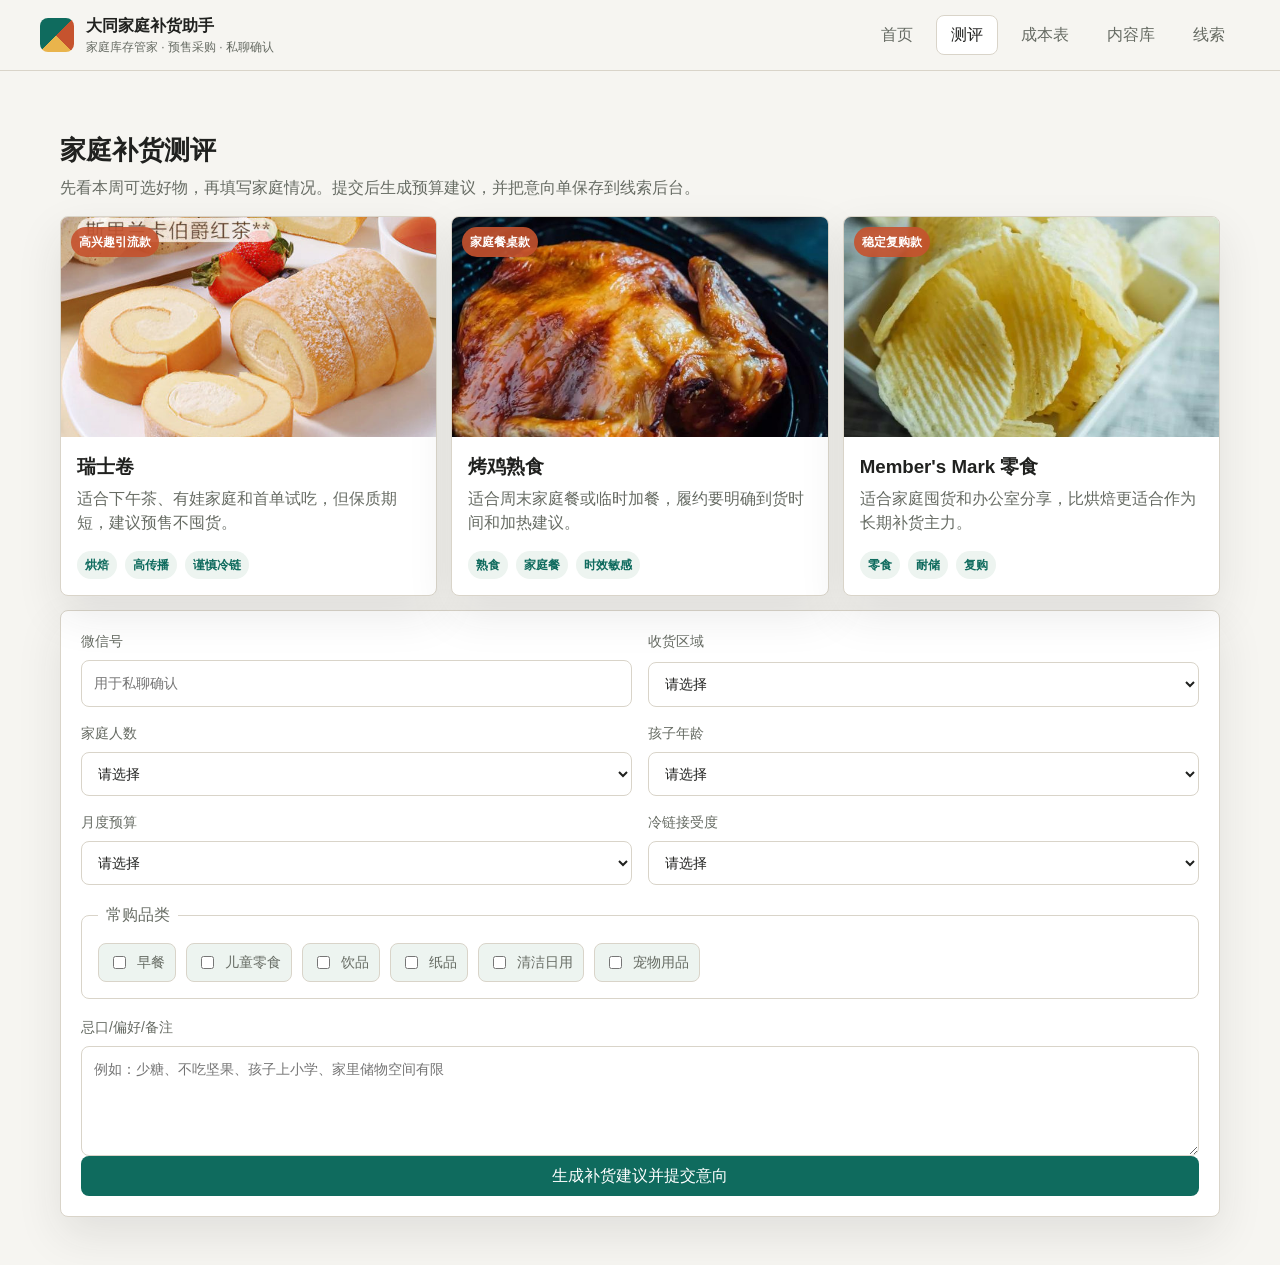
==== index.html @ 357f7004 "Publish family supply review H5" ====
<!doctype html>
<html lang="zh-CN">
  <head>
    <meta charset="UTF-8" />
    <meta name="viewport" content="width=device-width, initial-scale=1.0" />
    <title>大同家庭补货助手</title>
    <link rel="stylesheet" href="./styles.css" />
  </head>
  <body>
    <header class="topbar">
      <div class="brand">
        <span class="brand-mark" aria-hidden="true"></span>
        <div>
          <strong>大同家庭补货助手</strong>
          <small>家庭库存管家 · 预售采购 · 私聊确认</small>
        </div>
      </div>
      <nav class="nav" aria-label="主导航">
        <button class="nav-btn" data-view="home">首页</button>
        <button class="nav-btn active" data-view="assessment">测评</button>
        <button class="nav-btn" data-view="pricing">成本表</button>
        <button class="nav-btn" data-view="content">内容库</button>
        <button class="nav-btn" data-view="admin">线索</button>
      </nav>
    </header>

    <main>
      <section id="home" class="view">
        <div class="hero">
          <div class="hero-copy">
            <span class="eyebrow">大同家庭囤货测评</span>
            <h1>先看本周好物，再生成你的补货清单</h1>
            <p>
              瑞士卷、烤鸡、零食饮品和家庭日用按预算组合。不是普通代购清单，而是帮你少买错、少浪费。
            </p>
            <div class="actions">
              <button class="primary" data-go="assessment">开始家庭测评</button>
              <button class="secondary" data-go="content">查看线上获客素材</button>
            </div>
          </div>
          <div class="hero-panel product-wall" aria-label="本周商品预览">
            <figure class="feature-product large">
              <img src="./assets/swiss-roll.jpg" alt="山姆瑞士卷商品图" />
              <figcaption>
                <strong>瑞士卷</strong>
                <span>下午茶/有娃家庭高传播款</span>
              </figcaption>
            </figure>
            <div class="product-stack">
              <figure class="feature-product">
                <img src="./assets/rotisserie-chicken.jpg" alt="山姆烤鸡商品图" />
                <figcaption>
                  <strong>烤鸡熟食</strong>
                  <span>家庭餐桌引流款</span>
                </figcaption>
              </figure>
              <figure class="feature-product">
                <img src="./assets/membermark-chips.jpg" alt="Member's Mark 零食商品图" />
                <figcaption>
                  <strong>MM 零食</strong>
                  <span>办公室/家庭囤货款</span>
                </figcaption>
              </figure>
            </div>
          </div>
        </div>

        <div class="section-head">
          <h2>先用商品激发兴趣</h2>
          <p>页面要让用户感到“这周真的有东西值得买”，测评只是把购买欲变成可成交线索。</p>
        </div>
        <div id="homeProducts" class="product-grid"></div>

        <div class="section-head">
          <h2>首版只验证这条链路</h2>
          <p>内容平台引流，小程序测评筛选，私聊确认成交，固定采购日履约。</p>
        </div>
        <div class="flow">
          <article>
            <span>01</span>
            <h3>内容搜索</h3>
            <p>小红书/抖音发布大同家庭囤货、预算清单、避坑内容。</p>
          </article>
          <article>
            <span>02</span>
            <h3>测评筛选</h3>
            <p>用户填写家庭人数、孩子年龄、预算、忌口和收货区域。</p>
          </article>
          <article>
            <span>03</span>
            <h3>私聊确认</h3>
            <p>按推荐套餐沟通替换品、冷链风险和固定到货时间。</p>
          </article>
          <article>
            <span>04</span>
            <h3>复购提醒</h3>
            <p>沉淀家庭档案，下月按历史清单提醒补货。</p>
          </article>
        </div>

        <div class="packages">
          <article>
            <small>试单</small>
            <h3>99 元试补货</h3>
            <p>5-8 件高复购商品，用来降低首次尝试门槛。</p>
          </article>
          <article>
            <small>主力</small>
            <h3>399/699/999 元补货包</h3>
            <p>按真实采购价和履约成本配货，不让用户逐个 SKU 比价。</p>
          </article>
          <article>
            <small>复购</small>
            <h3>月度补货会员</h3>
            <p>每月一次专属清单、采购提醒和缺货替换优先权。</p>
          </article>
        </div>
      </section>

      <section id="assessment" class="view active-view">
        <div class="section-head">
          <h2>家庭补货测评</h2>
          <p>先看本周可选好物，再填写家庭情况。提交后生成预算建议，并把意向单保存到线索后台。</p>
        </div>
        <div id="assessmentProducts" class="product-grid compact"></div>
        <form id="assessmentForm" class="form-shell">
          <div class="form-grid">
            <label>
              微信号
              <input name="wechat" type="text" placeholder="用于私聊确认" required />
            </label>
            <label>
              收货区域
              <select name="area" required>
                <option value="">请选择</option>
                <option>平城区</option>
                <option>云冈区</option>
                <option>云州区</option>
                <option>新荣区</option>
                <option>其他大同区域</option>
              </select>
            </label>
            <label>
              家庭人数
              <select name="familySize" required>
                <option value="">请选择</option>
                <option value="2">2 人</option>
                <option value="3">3 人</option>
                <option value="4">4 人</option>
                <option value="5">5 人及以上</option>
              </select>
            </label>
            <label>
              孩子年龄
              <select name="childAge" required>
                <option value="">请选择</option>
                <option>暂无孩子</option>
                <option>0-3 岁</option>
                <option>4-6 岁</option>
                <option>7-12 岁</option>
                <option>13 岁以上</option>
              </select>
            </label>
            <label>
              月度预算
              <select name="budget" required>
                <option value="">请选择</option>
                <option value="399">399 元起轻补货</option>
                <option value="699">699 元起家庭囤货</option>
                <option value="999">999 元起省心补货</option>
                <option value="custom">需要单独报价</option>
              </select>
            </label>
            <label>
              冷链接受度
              <select name="coldChain" required>
                <option value="">请选择</option>
                <option>先不做冷链</option>
                <option>少量冷藏可接受</option>
                <option>冷冻冷藏都可以</option>
              </select>
            </label>
          </div>

          <fieldset>
            <legend>常购品类</legend>
            <div class="chips">
              <label><input type="checkbox" name="categories" value="早餐" />早餐</label>
              <label><input type="checkbox" name="categories" value="儿童零食" />儿童零食</label>
              <label><input type="checkbox" name="categories" value="饮品" />饮品</label>
              <label><input type="checkbox" name="categories" value="纸品" />纸品</label>
              <label><input type="checkbox" name="categories" value="清洁日用" />清洁日用</label>
              <label><input type="checkbox" name="categories" value="宠物用品" />宠物用品</label>
            </div>
          </fieldset>

          <label>
            忌口/偏好/备注
            <textarea name="notes" rows="4" placeholder="例如：少糖、不吃坚果、孩子上小学、家里储物空间有限"></textarea>
          </label>

          <button class="primary full" type="submit">生成补货建议并提交意向</button>
        </form>

        <div id="result" class="result hidden" aria-live="polite"></div>
      </section>

      <section id="content" class="view">
        <div class="section-head">
          <h2>线上内容素材库</h2>
          <p>围绕搜索词做决策型内容，不和普通代购比低价。</p>
        </div>
        <div id="contentGrid" class="content-grid"></div>
      </section>

      <section id="pricing" class="view">
        <div class="section-head">
          <h2>真实落地成本表</h2>
          <p>先录真实采购价和履约成本，再让系统按预算自动组合。公开参考价只用于试算，正式报价前必须改成实际采购价。</p>
        </div>

        <form id="costForm" class="form-shell">
          <div class="form-grid">
            <label>
              采购城市
              <input name="city" type="text" placeholder="北京/天津/太原" />
            </label>
            <label>
              单单物流摊销
              <input name="logisticsPerOrder" type="number" min="0" step="1" />
            </label>
            <label>
              服务费率
              <input name="serviceRate" type="number" min="0" max="1" step="0.01" />
            </label>
            <label>
              损耗/售后预留
              <input name="lossRate" type="number" min="0" max="1" step="0.01" />
            </label>
            <label>
              冷链包装费
              <input name="coldPackFee" type="number" min="0" step="1" />
            </label>
            <label>
              缺货替换预留
              <input name="reserveRate" type="number" min="0" max="1" step="0.01" />
            </label>
          </div>
          <button class="primary full" type="submit">保存成本参数</button>
        </form>

        <div class="section-head">
          <h2>SKU 采购价</h2>
          <p>把价格改成当天山姆 App/门店实付价。只有启用的 SKU 会进入测评推荐。</p>
        </div>
        <div class="table-actions">
          <button class="secondary" id="addSku" type="button">新增 SKU</button>
          <button class="secondary" id="exportSkuCsv" type="button">导出 SKU CSV</button>
          <button class="danger" id="resetSku" type="button">恢复参考价</button>
        </div>
        <div class="sku-table-wrap">
          <table class="sku-table">
            <thead>
              <tr>
                <th>启用</th>
                <th>商品</th>
                <th>品类</th>
                <th>采购价</th>
                <th>风险</th>
                <th>来源备注</th>
                <th>操作</th>
              </tr>
            </thead>
            <tbody id="skuRows"></tbody>
          </table>
        </div>
      </section>

      <section id="admin" class="view">
        <div class="section-head">
          <h2>线索后台</h2>
          <p>演示版数据保存在当前浏览器本地。迁移小程序后可接云开发数据库。</p>
        </div>
        <div class="admin-tools">
          <select id="statusFilter" aria-label="状态筛选">
            <option value="all">全部线索</option>
            <option value="new">新线索</option>
            <option value="contacted">已联系</option>
            <option value="won">已成交</option>
          </select>
          <button class="secondary" id="exportCsv">导出 CSV</button>
          <button class="danger" id="clearLeads">清空演示数据</button>
        </div>
        <div id="leadList" class="lead-list"></div>
      </section>
    </main>

    <script src="./app.js"></script>
  </body>
</html>
---- styles.css ----
:root {
  --bg: #f6f5f1;
  --ink: #20211f;
  --muted: #666b63;
  --line: #d9d4c9;
  --panel: #ffffff;
  --accent: #0f6b5e;
  --accent-2: #c6532e;
  --accent-3: #e9b44c;
  --soft: #edf4f0;
  --shadow: 0 18px 45px rgba(37, 38, 35, 0.1);
}

* {
  box-sizing: border-box;
}

body {
  margin: 0;
  color: var(--ink);
  background: var(--bg);
  font-family: -apple-system, BlinkMacSystemFont, "Segoe UI", sans-serif;
  line-height: 1.5;
}

button,
input,
select,
textarea {
  font: inherit;
}

button {
  cursor: pointer;
}

.topbar {
  position: sticky;
  top: 0;
  z-index: 20;
  display: flex;
  align-items: center;
  justify-content: space-between;
  gap: 16px;
  padding: 14px clamp(16px, 4vw, 40px);
  background: rgba(246, 245, 241, 0.94);
  border-bottom: 1px solid var(--line);
  backdrop-filter: blur(14px);
}

.brand {
  display: flex;
  align-items: center;
  gap: 12px;
  min-width: 220px;
}

.brand-mark {
  width: 34px;
  height: 34px;
  border-radius: 8px;
  background:
    linear-gradient(135deg, var(--accent) 0 50%, transparent 50%),
    linear-gradient(45deg, var(--accent-3) 0 48%, var(--accent-2) 48%);
}

.brand strong,
.brand small {
  display: block;
}

.brand small {
  color: var(--muted);
  font-size: 12px;
}

.nav {
  display: flex;
  gap: 8px;
  overflow-x: auto;
}

.nav-btn,
.secondary,
.primary,
.danger {
  min-height: 40px;
  border-radius: 8px;
  border: 1px solid transparent;
  padding: 0 14px;
}

.nav-btn {
  background: transparent;
  color: var(--muted);
}

.nav-btn.active {
  color: var(--ink);
  background: var(--panel);
  border-color: var(--line);
}

main {
  width: min(1160px, calc(100% - 32px));
  margin: 0 auto;
  padding: 24px 0 48px;
}

.view {
  display: none;
}

.active-view {
  display: block;
}

.hero {
  display: grid;
  grid-template-columns: minmax(0, 1.2fr) minmax(320px, 0.8fr);
  gap: 22px;
  align-items: stretch;
  min-height: 430px;
}

.hero-copy {
  display: flex;
  flex-direction: column;
  justify-content: center;
  padding: clamp(28px, 5vw, 64px);
  background:
    radial-gradient(circle at 16% 18%, rgba(233, 180, 76, 0.28), transparent 28%),
    linear-gradient(120deg, rgba(15, 107, 94, 0.96), rgba(32, 33, 31, 0.9));
  color: #fff;
  border-radius: 8px;
  overflow: hidden;
}

.eyebrow {
  width: fit-content;
  padding: 6px 10px;
  border: 1px solid rgba(255, 255, 255, 0.32);
  border-radius: 999px;
  font-size: 13px;
}

h1,
h2,
h3,
p {
  margin-top: 0;
}

h1 {
  max-width: 680px;
  margin-bottom: 16px;
  font-size: clamp(36px, 6vw, 68px);
  line-height: 1.02;
  letter-spacing: 0;
}

.hero-copy p {
  max-width: 560px;
  color: rgba(255, 255, 255, 0.84);
  font-size: 18px;
}

.actions {
  display: flex;
  flex-wrap: wrap;
  gap: 12px;
  margin-top: 16px;
}

.primary {
  color: #fff;
  background: var(--accent);
}

.secondary {
  color: var(--ink);
  background: var(--panel);
  border-color: var(--line);
}

.danger {
  color: #fff;
  background: var(--accent-2);
}

.full {
  width: 100%;
}

.hero-panel,
.flow article,
.packages article,
.form-shell,
.result,
.content-card,
.lead-card {
  background: var(--panel);
  border: 1px solid var(--line);
  border-radius: 8px;
  box-shadow: var(--shadow);
}

.hero-panel {
  padding: 28px;
}

.product-wall {
  display: grid;
  grid-template-columns: 1fr 0.78fr;
  gap: 14px;
}

.product-stack {
  display: grid;
  gap: 14px;
}

.feature-product {
  position: relative;
  min-height: 190px;
  margin: 0;
  overflow: hidden;
  border-radius: 8px;
  background: #ddd;
}

.feature-product.large {
  min-height: 376px;
}

.feature-product img,
.product-card img {
  display: block;
  width: 100%;
  height: 100%;
  object-fit: cover;
}

.feature-product figcaption {
  position: absolute;
  right: 12px;
  bottom: 12px;
  left: 12px;
  display: grid;
  gap: 3px;
  padding: 10px;
  color: #fff;
  background: rgba(20, 20, 18, 0.68);
  border-radius: 8px;
}

.feature-product span {
  color: rgba(255, 255, 255, 0.78);
  font-size: 13px;
}

.receipt {
  width: 100%;
  max-width: 360px;
  padding: 24px;
  border: 1px dashed #b9b1a2;
  background: #fffdf8;
}

.receipt-head {
  display: flex;
  justify-content: space-between;
  padding-bottom: 18px;
  border-bottom: 1px solid var(--line);
}

.receipt-list {
  display: grid;
  grid-template-columns: 1fr auto;
  gap: 14px 20px;
  margin-top: 20px;
}

.section-head {
  margin: 36px 0 16px;
}

.section-head h2 {
  margin-bottom: 6px;
  font-size: 26px;
}

.section-head p {
  color: var(--muted);
}

.flow,
.packages,
.content-grid {
  display: grid;
  grid-template-columns: repeat(4, minmax(0, 1fr));
  gap: 14px;
}

.packages {
  grid-template-columns: repeat(3, minmax(0, 1fr));
  margin-top: 14px;
}

.product-grid {
  display: grid;
  grid-template-columns: repeat(3, minmax(0, 1fr));
  gap: 14px;
  margin-bottom: 20px;
}

.product-grid.compact {
  margin-bottom: 14px;
}

.product-card {
  overflow: hidden;
  background: var(--panel);
  border: 1px solid var(--line);
  border-radius: 8px;
  box-shadow: var(--shadow);
}

.product-card figure {
  position: relative;
  height: 220px;
  margin: 0;
  background: #ece7dd;
}

.product-card-body {
  padding: 16px;
}

.product-card h3 {
  margin-bottom: 6px;
}

.product-card p {
  color: var(--muted);
}

.product-tags {
  display: flex;
  flex-wrap: wrap;
  gap: 8px;
  margin-top: 12px;
}

.product-tags span {
  padding: 5px 8px;
  color: var(--accent);
  background: var(--soft);
  border-radius: 999px;
  font-size: 12px;
  font-weight: 700;
}

.product-note {
  position: absolute;
  top: 10px;
  left: 10px;
  padding: 6px 8px;
  color: #fff;
  background: rgba(198, 83, 46, 0.9);
  border-radius: 999px;
  font-size: 12px;
  font-weight: 700;
}

.flow article,
.packages article,
.content-card,
.lead-card {
  padding: 18px;
}

.flow span,
.packages small,
.content-card small {
  display: inline-block;
  margin-bottom: 12px;
  color: var(--accent);
  font-weight: 700;
}

.form-shell {
  padding: 20px;
}

.form-grid {
  display: grid;
  grid-template-columns: repeat(2, minmax(0, 1fr));
  gap: 16px;
}

label {
  display: grid;
  gap: 8px;
  color: var(--muted);
  font-size: 14px;
}

input,
select,
textarea {
  width: 100%;
  border: 1px solid var(--line);
  border-radius: 8px;
  padding: 12px;
  color: var(--ink);
  background: #fff;
}

fieldset {
  margin: 18px 0;
  border: 1px solid var(--line);
  border-radius: 8px;
  padding: 16px;
}

legend {
  padding: 0 8px;
  color: var(--muted);
}

.chips {
  display: flex;
  flex-wrap: wrap;
  gap: 10px;
}

.chips label {
  display: flex;
  align-items: center;
  gap: 8px;
  padding: 8px 10px;
  border: 1px solid var(--line);
  border-radius: 8px;
  background: var(--soft);
}

.chips input {
  width: auto;
}

.result {
  margin-top: 18px;
  padding: 20px;
}

.hidden {
  display: none;
}

.recommendation {
  display: grid;
  grid-template-columns: minmax(0, 1fr) minmax(260px, 0.45fr);
  gap: 16px;
}

.mini-products {
  display: grid;
  grid-template-columns: repeat(3, minmax(0, 1fr));
  gap: 10px;
  margin: 14px 0;
}

.mini-products figure {
  margin: 0;
  overflow: hidden;
  border: 1px solid var(--line);
  border-radius: 8px;
  background: #fff;
}

.mini-products img {
  display: block;
  width: 100%;
  height: 92px;
  object-fit: cover;
}

.mini-products figcaption {
  padding: 8px;
  font-size: 13px;
  font-weight: 700;
}

.recommendation ul {
  margin-bottom: 0;
}

.quote-box {
  margin-top: 18px;
  padding: 16px;
  background: #fffdf8;
  border: 1px solid var(--line);
  border-radius: 8px;
}

.quote-lines {
  display: grid;
  grid-template-columns: minmax(0, 1fr) auto;
  gap: 10px 16px;
  margin-bottom: 12px;
}

.quote-lines span {
  color: var(--muted);
}

.quote-lines b {
  text-align: right;
}

.admin-tools {
  display: flex;
  flex-wrap: wrap;
  gap: 10px;
  margin-bottom: 14px;
}

.admin-tools select {
  max-width: 180px;
}

.table-actions {
  display: flex;
  flex-wrap: wrap;
  gap: 10px;
  margin-bottom: 12px;
}

.small-btn {
  min-height: 34px;
  padding: 0 10px;
}

.sku-table-wrap {
  overflow-x: auto;
  background: var(--panel);
  border: 1px solid var(--line);
  border-radius: 8px;
  box-shadow: var(--shadow);
}

.sku-table {
  width: 100%;
  min-width: 940px;
  border-collapse: collapse;
}

.sku-table th,
.sku-table td {
  padding: 10px;
  border-bottom: 1px solid var(--line);
  text-align: left;
  vertical-align: middle;
}

.sku-table th {
  color: var(--muted);
  font-size: 13px;
  font-weight: 700;
  background: #fbfaf6;
}

.sku-table input,
.sku-table select {
  min-width: 120px;
  padding: 8px;
}

.sku-table .sku-enabled {
  width: auto;
  min-width: 0;
}

.lead-list {
  display: grid;
  gap: 12px;
}

.lead-card {
  display: grid;
  grid-template-columns: minmax(0, 1fr) auto;
  gap: 16px;
}

.lead-card p {
  margin-bottom: 8px;
}

.lead-meta {
  color: var(--muted);
  font-size: 13px;
}

.status {
  min-width: 110px;
}

@media (max-width: 820px) {
  .topbar {
    align-items: flex-start;
    flex-direction: column;
  }

  .hero,
  .recommendation {
    grid-template-columns: 1fr;
  }

  .flow,
  .packages,
  .content-grid,
  .product-grid,
  .form-grid {
    grid-template-columns: 1fr;
  }

  .product-wall {
    grid-template-columns: 1fr;
  }

  .feature-product.large,
  .feature-product {
    min-height: 260px;
  }

  .mini-products {
    grid-template-columns: 1fr;
  }

  .hero {
    min-height: auto;
  }

  .lead-card {
    grid-template-columns: 1fr;
  }
}
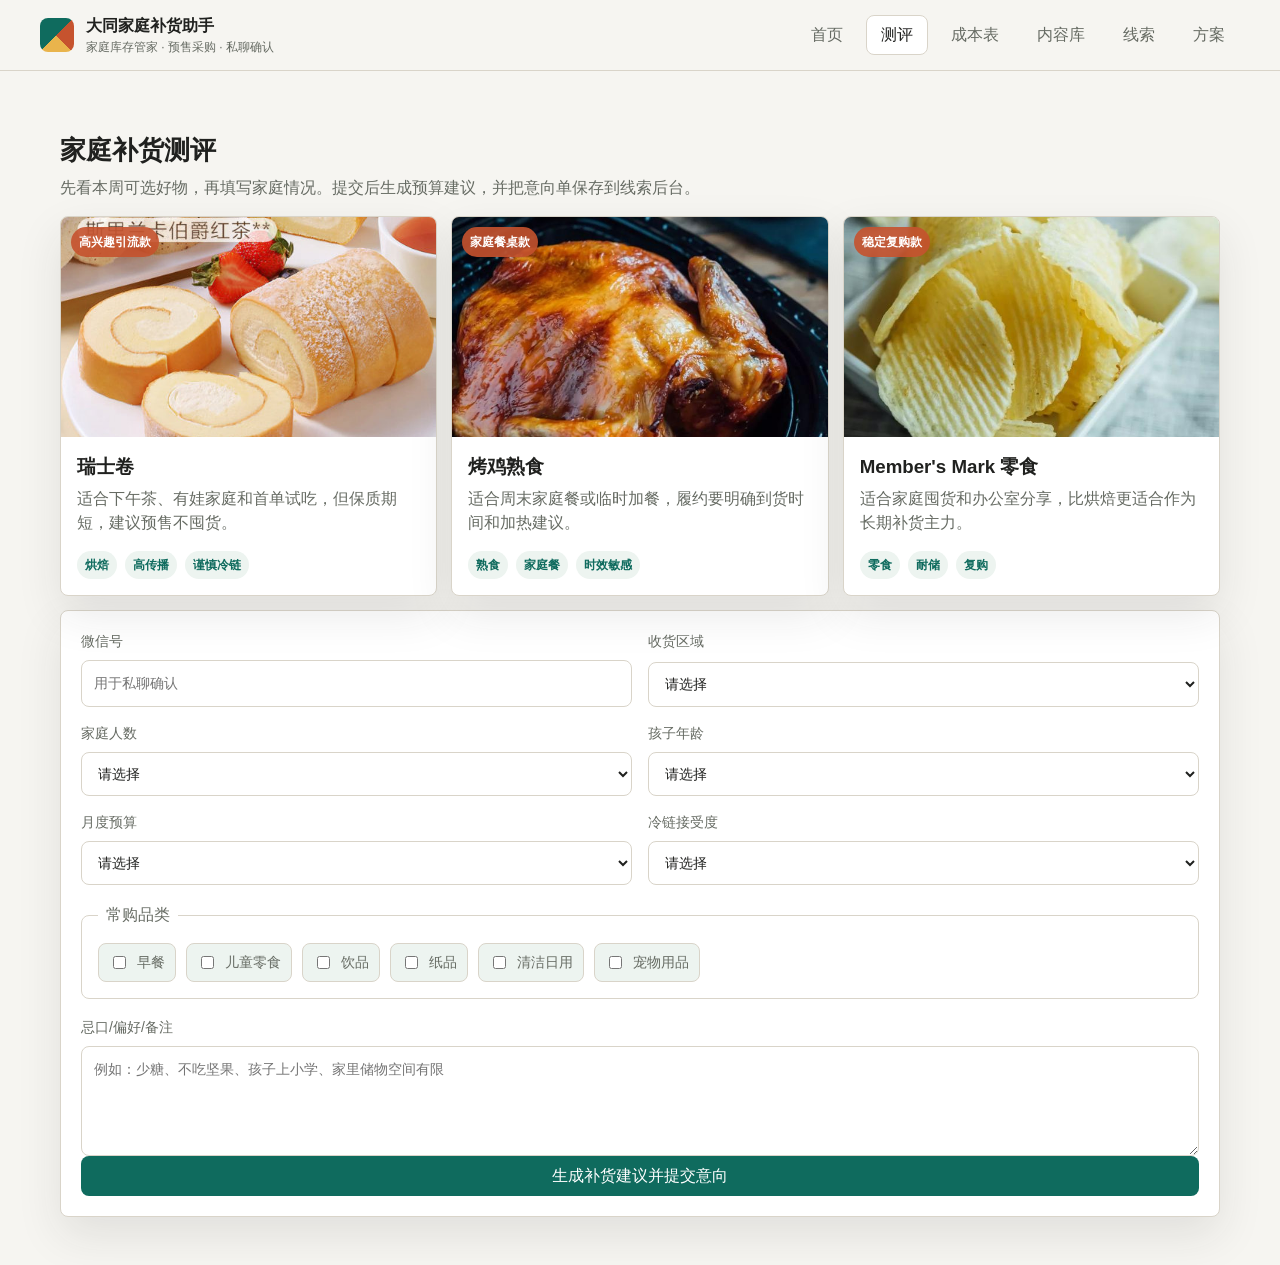
==== commit a02b45cf: "Add public docs page" ====
--- a/index.html
+++ b/index.html
@@ -21,6 +21,7 @@
         <button class="nav-btn" data-view="pricing">成本表</button>
         <button class="nav-btn" data-view="content">内容库</button>
         <button class="nav-btn" data-view="admin">线索</button>
+        <a class="nav-link" href="./docs.html">方案</a>
       </nav>
     </header>
 
--- a/styles.css
+++ b/styles.css
@@ -80,6 +80,7 @@
   overflow-x: auto;
 }
 
+.nav-link,
 .nav-btn,
 .secondary,
 .primary,
@@ -95,7 +96,20 @@
   color: var(--muted);
 }
 
+.nav-link {
+  display: inline-flex;
+  align-items: center;
+  color: var(--muted);
+  text-decoration: none;
+}
+
 .nav-btn.active {
+  color: var(--ink);
+  background: var(--panel);
+  border-color: var(--line);
+}
+
+.nav-link.active {
   color: var(--ink);
   background: var(--panel);
   border-color: var(--line);
@@ -190,6 +204,16 @@
 
 .full {
   width: 100%;
+}
+
+.link-button {
+  display: inline-flex;
+  align-items: center;
+  justify-content: center;
+  min-height: 40px;
+  border-radius: 8px;
+  padding: 0 14px;
+  text-decoration: none;
 }
 
 .hero-panel,
@@ -602,6 +626,70 @@
   font-size: 13px;
 }
 
+.doc-main {
+  max-width: 980px;
+}
+
+.doc-hero,
+.doc-section {
+  margin-bottom: 18px;
+  padding: clamp(22px, 4vw, 40px);
+  background: var(--panel);
+  border: 1px solid var(--line);
+  border-radius: 8px;
+  box-shadow: var(--shadow);
+}
+
+.doc-hero {
+  color: #fff;
+  background:
+    radial-gradient(circle at 18% 20%, rgba(233, 180, 76, 0.28), transparent 26%),
+    linear-gradient(120deg, rgba(15, 107, 94, 0.96), rgba(32, 33, 31, 0.92));
+}
+
+.doc-hero p {
+  max-width: 720px;
+  color: rgba(255, 255, 255, 0.84);
+  font-size: 18px;
+}
+
+.doc-section h2 {
+  margin-bottom: 12px;
+}
+
+.doc-section li {
+  margin-bottom: 8px;
+}
+
+.doc-section pre {
+  overflow-x: auto;
+  padding: 14px;
+  color: #fff;
+  background: #20211f;
+  border-radius: 8px;
+}
+
+.doc-grid {
+  display: grid;
+  grid-template-columns: repeat(4, minmax(0, 1fr));
+  gap: 10px;
+  margin: 14px 0;
+}
+
+.doc-grid article {
+  display: grid;
+  gap: 4px;
+  padding: 14px;
+  background: var(--soft);
+  border: 1px solid var(--line);
+  border-radius: 8px;
+}
+
+.doc-grid span {
+  color: var(--muted);
+  font-size: 14px;
+}
+
 .status {
   min-width: 110px;
 }
@@ -621,6 +709,7 @@
   .packages,
   .content-grid,
   .product-grid,
+  .doc-grid,
   .form-grid {
     grid-template-columns: 1fr;
   }
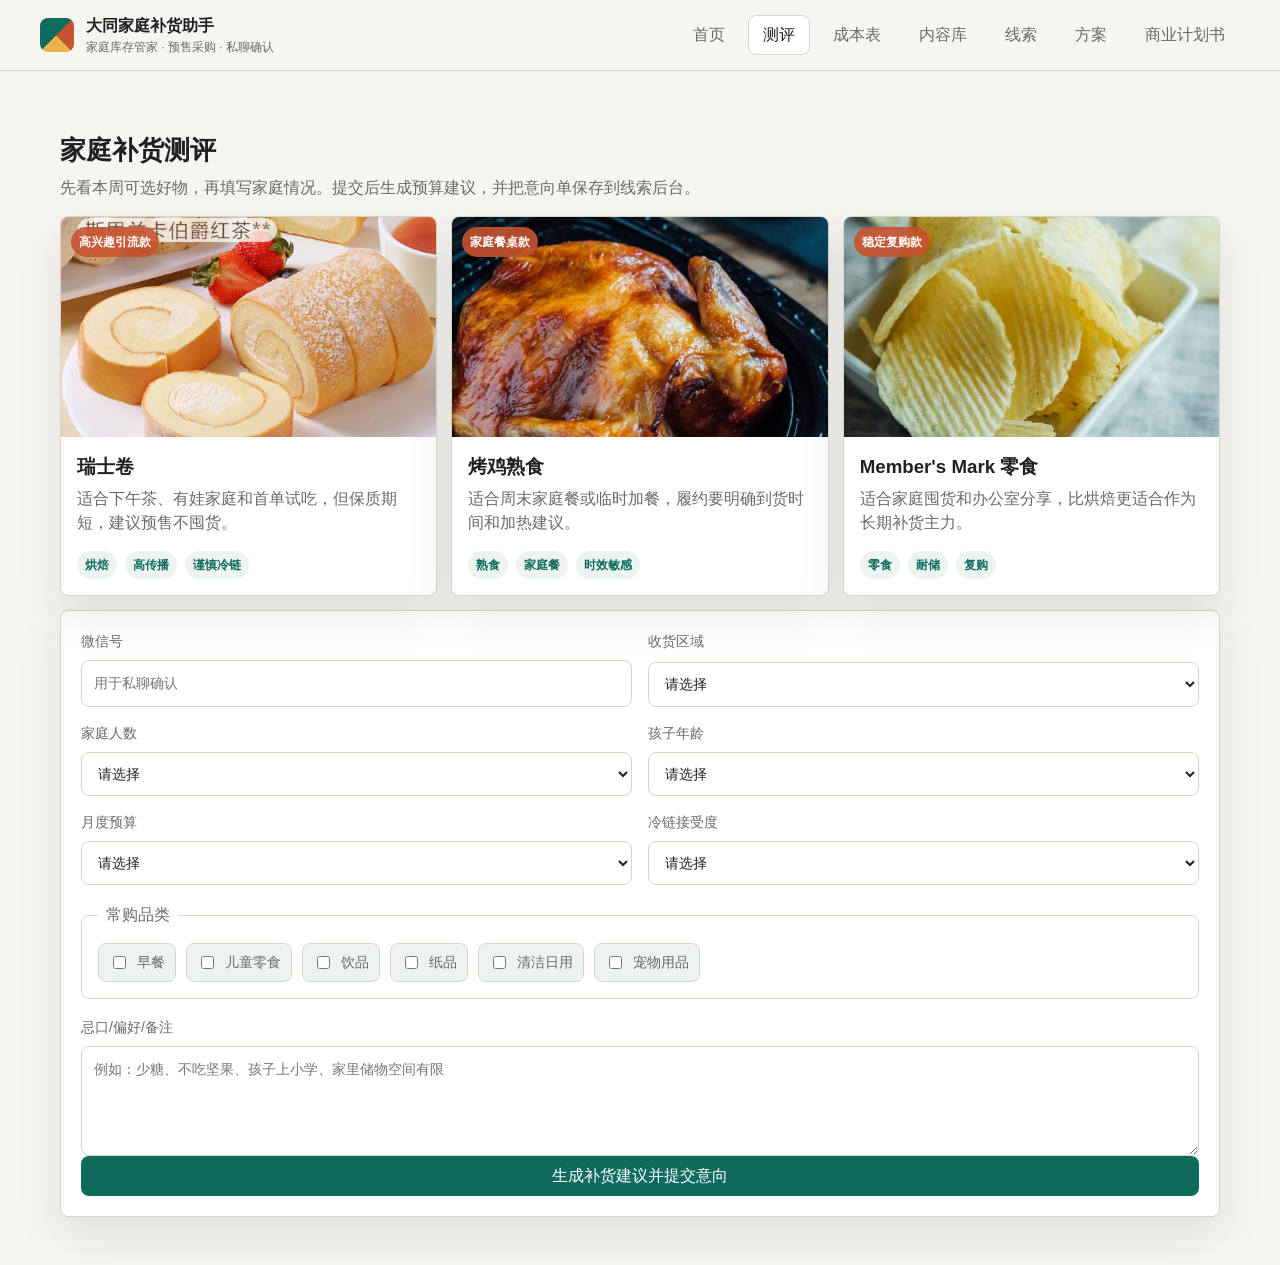
==== commit 32eec5bf: "Add business plan" ====
--- a/index.html
+++ b/index.html
@@ -22,6 +22,7 @@
         <button class="nav-btn" data-view="content">内容库</button>
         <button class="nav-btn" data-view="admin">线索</button>
         <a class="nav-link" href="./docs.html">方案</a>
+        <a class="nav-link" href="./BUSINESS_PLAN.md">商业计划书</a>
       </nav>
     </header>
 
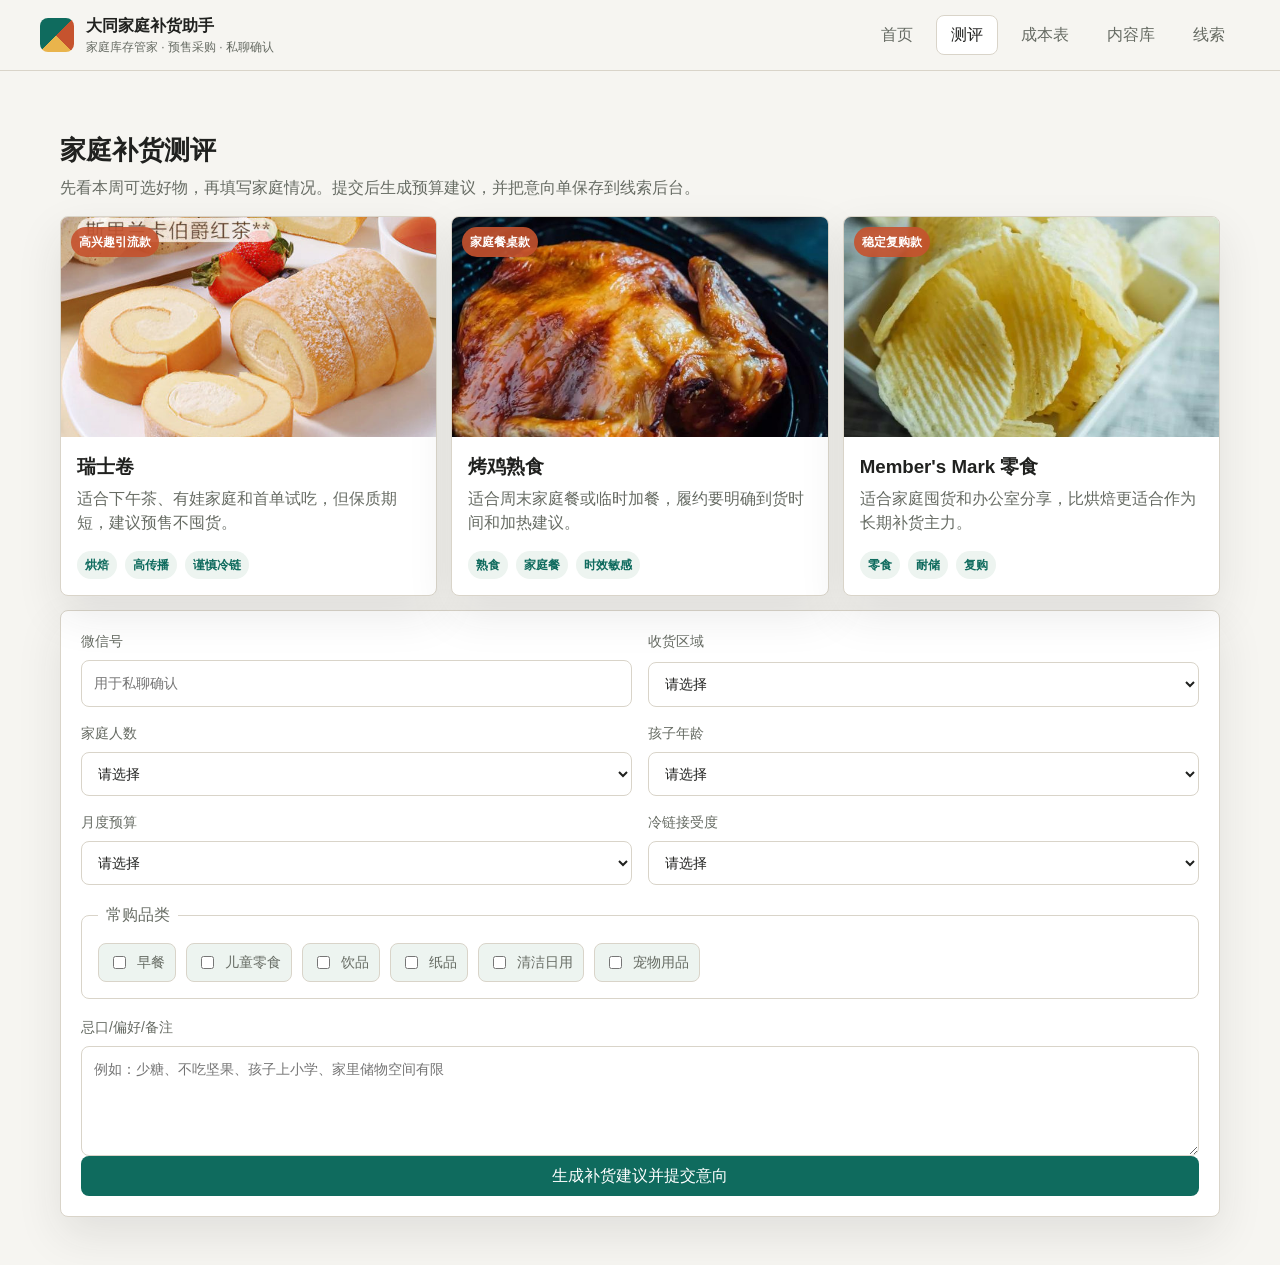
==== commit 09ddf725: "Add Sam's price collection workflow" ====
--- a/index.html
+++ b/index.html
@@ -21,8 +21,6 @@
         <button class="nav-btn" data-view="pricing">成本表</button>
         <button class="nav-btn" data-view="content">内容库</button>
         <button class="nav-btn" data-view="admin">线索</button>
-        <a class="nav-link" href="./docs.html">方案</a>
-        <a class="nav-link" href="./BUSINESS_PLAN.md">商业计划书</a>
       </nav>
     </header>
 
@@ -258,8 +256,13 @@
         <div class="table-actions">
           <button class="secondary" id="addSku" type="button">新增 SKU</button>
           <button class="secondary" id="exportSkuCsv" type="button">导出 SKU CSV</button>
+          <label class="secondary file-action">
+            导入采价 CSV
+            <input id="importSkuCsv" type="file" accept=".csv,text/csv" />
+          </label>
           <button class="danger" id="resetSku" type="button">恢复参考价</button>
         </div>
+        <p class="lead-meta">CSV 字段：enabled,name,category,price,risk,note。采价必须以你实际采购城市山姆 App/小程序当天实付价为准。</p>
         <div class="sku-table-wrap">
           <table class="sku-table">
             <thead>
--- a/styles.css
+++ b/styles.css
@@ -80,7 +80,6 @@
   overflow-x: auto;
 }
 
-.nav-link,
 .nav-btn,
 .secondary,
 .primary,
@@ -96,20 +95,7 @@
   color: var(--muted);
 }
 
-.nav-link {
-  display: inline-flex;
-  align-items: center;
-  color: var(--muted);
-  text-decoration: none;
-}
-
 .nav-btn.active {
-  color: var(--ink);
-  background: var(--panel);
-  border-color: var(--line);
-}
-
-.nav-link.active {
   color: var(--ink);
   background: var(--panel);
   border-color: var(--line);
@@ -204,16 +190,6 @@
 
 .full {
   width: 100%;
-}
-
-.link-button {
-  display: inline-flex;
-  align-items: center;
-  justify-content: center;
-  min-height: 40px;
-  border-radius: 8px;
-  padding: 0 14px;
-  text-decoration: none;
 }
 
 .hero-panel,
@@ -561,6 +537,21 @@
   margin-bottom: 12px;
 }
 
+.file-action {
+  position: relative;
+  display: inline-flex;
+  align-items: center;
+  justify-content: center;
+  overflow: hidden;
+}
+
+.file-action input {
+  position: absolute;
+  inset: 0;
+  opacity: 0;
+  cursor: pointer;
+}
+
 .small-btn {
   min-height: 34px;
   padding: 0 10px;
@@ -626,70 +617,6 @@
   font-size: 13px;
 }
 
-.doc-main {
-  max-width: 980px;
-}
-
-.doc-hero,
-.doc-section {
-  margin-bottom: 18px;
-  padding: clamp(22px, 4vw, 40px);
-  background: var(--panel);
-  border: 1px solid var(--line);
-  border-radius: 8px;
-  box-shadow: var(--shadow);
-}
-
-.doc-hero {
-  color: #fff;
-  background:
-    radial-gradient(circle at 18% 20%, rgba(233, 180, 76, 0.28), transparent 26%),
-    linear-gradient(120deg, rgba(15, 107, 94, 0.96), rgba(32, 33, 31, 0.92));
-}
-
-.doc-hero p {
-  max-width: 720px;
-  color: rgba(255, 255, 255, 0.84);
-  font-size: 18px;
-}
-
-.doc-section h2 {
-  margin-bottom: 12px;
-}
-
-.doc-section li {
-  margin-bottom: 8px;
-}
-
-.doc-section pre {
-  overflow-x: auto;
-  padding: 14px;
-  color: #fff;
-  background: #20211f;
-  border-radius: 8px;
-}
-
-.doc-grid {
-  display: grid;
-  grid-template-columns: repeat(4, minmax(0, 1fr));
-  gap: 10px;
-  margin: 14px 0;
-}
-
-.doc-grid article {
-  display: grid;
-  gap: 4px;
-  padding: 14px;
-  background: var(--soft);
-  border: 1px solid var(--line);
-  border-radius: 8px;
-}
-
-.doc-grid span {
-  color: var(--muted);
-  font-size: 14px;
-}
-
 .status {
   min-width: 110px;
 }
@@ -709,7 +636,6 @@
   .packages,
   .content-grid,
   .product-grid,
-  .doc-grid,
   .form-grid {
     grid-template-columns: 1fr;
   }
